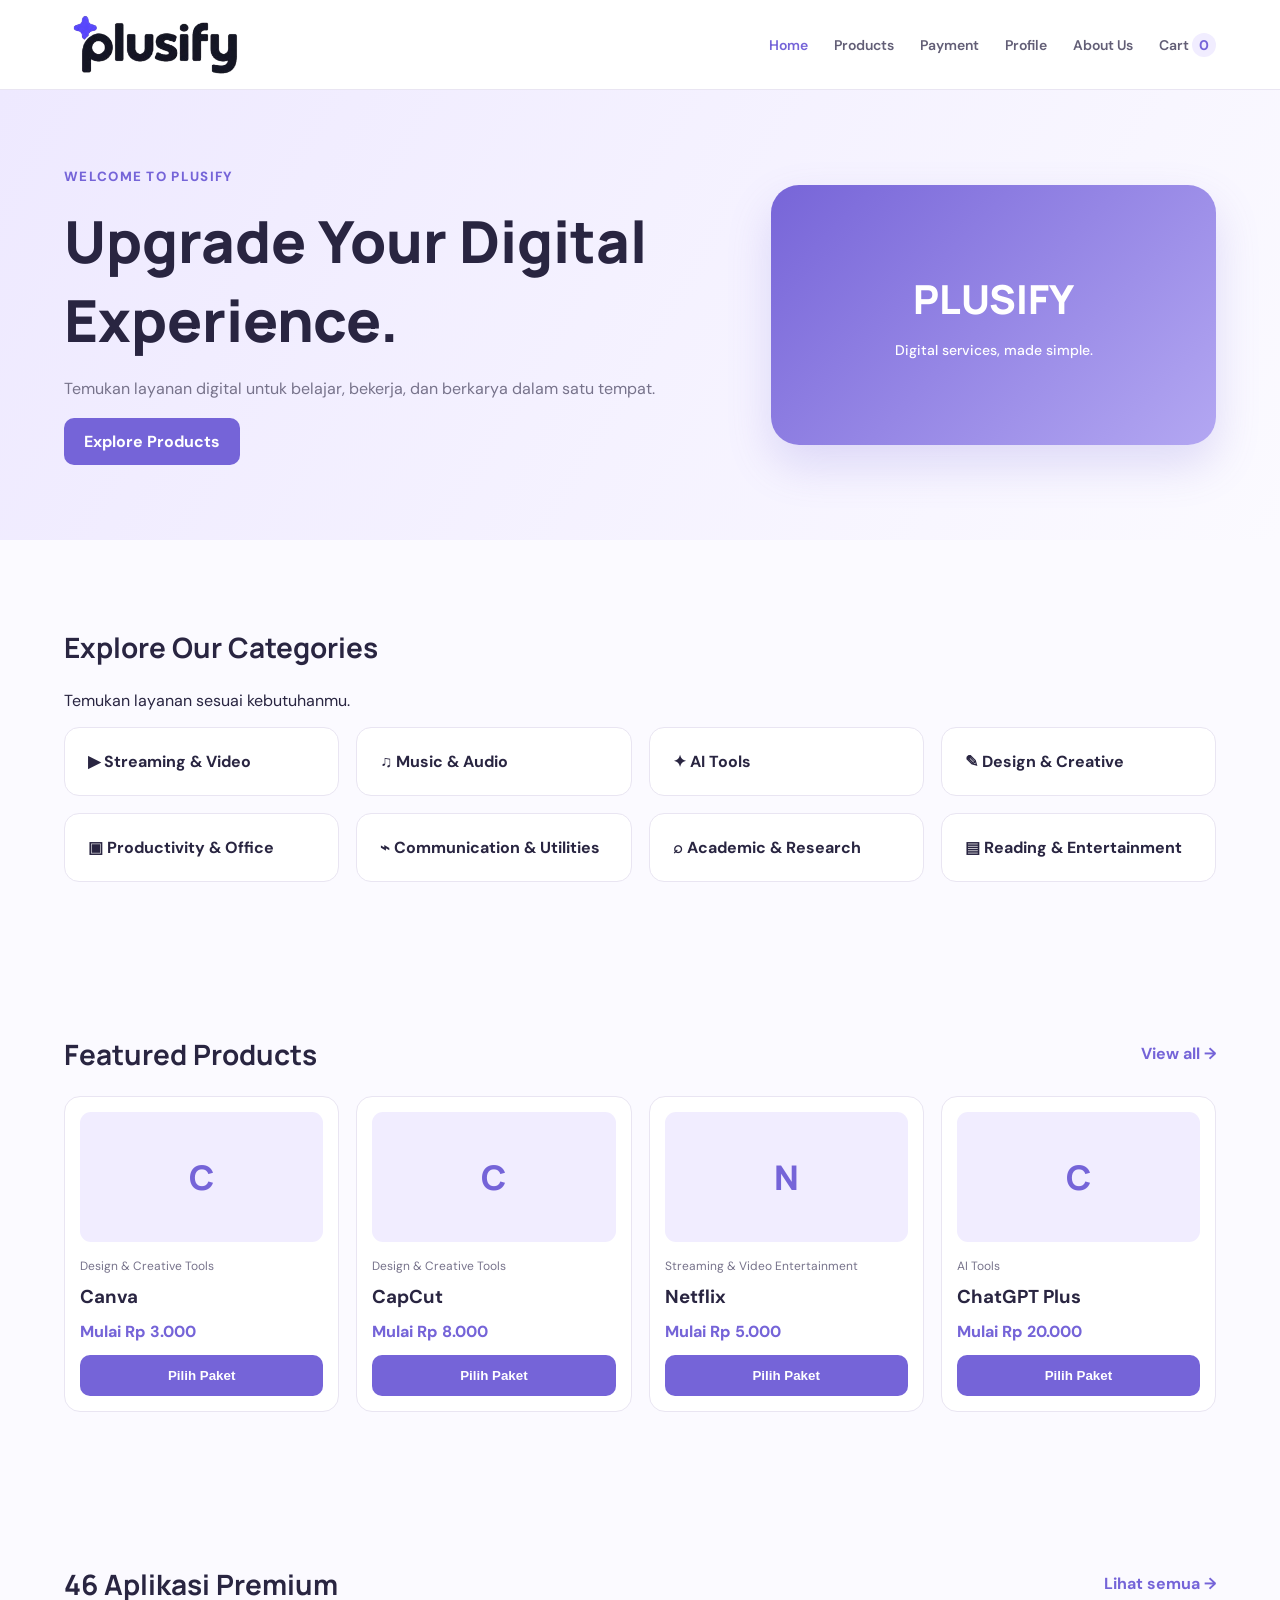
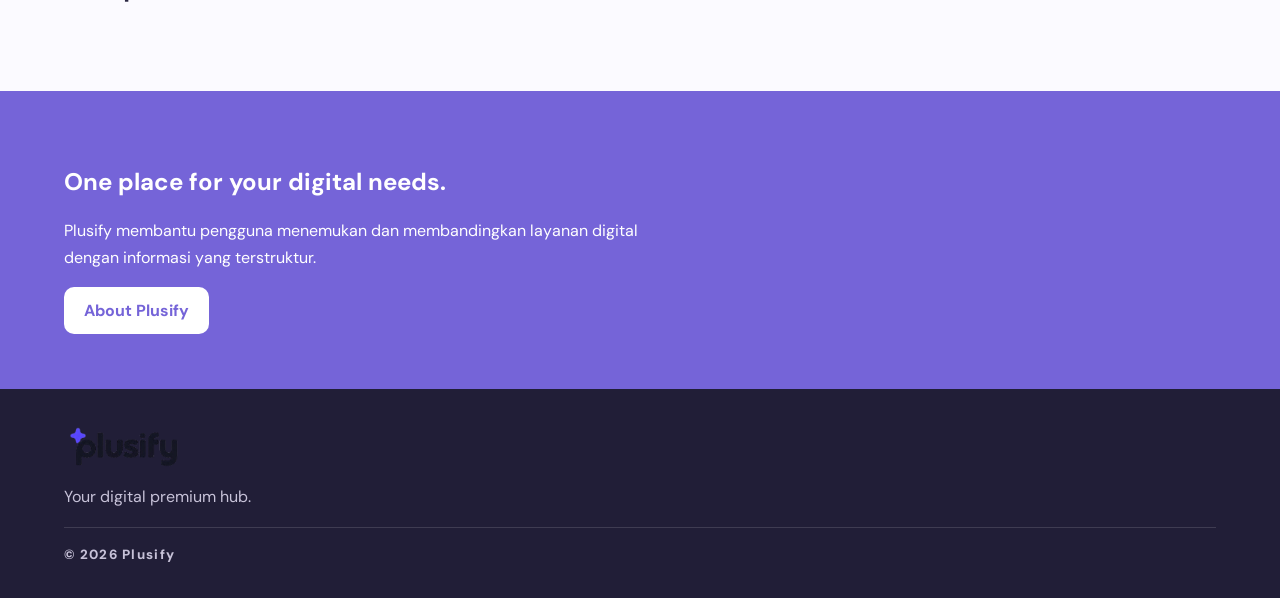
==== index.html @ d9122d2d "upload website Plusify." ====
<!doctype html><html lang="id"><head><meta charset="utf-8"><meta name="viewport" content="width=device-width,initial-scale=1"><title>Home | Plusify</title><link rel="stylesheet" href="css/style.css"></head><body data-page="home"><header class="header"><a class="brand" href="index.html"><img src="assets/logo.png" alt="Logo Plusify"></a><button class="hamb" aria-label="Menu">☰</button><nav id="nav"><a href="index.html" data-link="home">Home</a><a href="products.html" data-link="products">Products</a><a href="payment.html" data-link="payment">Payment</a><a href="profile.html" data-link="profile">Profile</a><a href="about.html" data-link="about">About Us</a><a href="cart.html">Cart <b id="cart-count">0</b></a></nav></header><main><section class="hero"><div><small>WELCOME TO PLUSIFY</small><h1>Upgrade Your Digital Experience.</h1><p>Temukan layanan digital untuk belajar, bekerja, dan berkarya dalam satu tempat.</p><a class="btn" href="products.html">Explore Products</a></div><div class="hero-art">PLUSIFY<br><span>Digital services, made simple.</span></div></section><section class="wrap section"><h2>Explore Our Categories</h2><p>Temukan layanan sesuai kebutuhanmu.</p><div class="categories"><a href="products.html?cat=Streaming%20%26%20Video%20Entertainment">▶ Streaming & Video</a><a href="products.html?cat=Music%20%26%20Audio">♫ Music & Audio</a><a href="products.html?cat=AI%20Tools">✦ AI Tools</a><a href="products.html?cat=Design%20%26%20Creative%20Tools">✎ Design & Creative</a><a href="products.html?cat=Productivity%20%26%20Office">▣ Productivity & Office</a><a href="products.html?cat=Communication%20%26%20Utilities">⌁ Communication & Utilities</a><a href="products.html?cat=Academic%20%26%20Research%20Tools">⌕ Academic & Research</a><a href="products.html?cat=Reading%20%26%20Digital%20Entertainment">▤ Reading & Entertainment</a></div></section><section class="wrap section"><div class="section-title"><h2>Featured Products</h2><a href="products.html">View all →</a></div><div id="featured" class="grid"></div></section><section class="wrap section strip-sec"><div class="section-title"><h2>46 Aplikasi Premium</h2><a href="products.html">Lihat semua →</a></div><div id="logo-strip" class="logo-strip"></div></section><section class="about-band"><div class="wrap"><h2>One place for your digital needs.</h2><p>Plusify membantu pengguna menemukan dan membandingkan layanan digital dengan informasi yang terstruktur.</p><a class="btn light" href="about.html">About Plusify</a></div></section></main><footer class="footer"><a class="brand" href="index.html"><img src="assets/logo.png" alt="Logo Plusify"></a><p>Your digital premium hub.</p><small>© 2026 Plusify</small></footer><script src="js/products.js"></script><script src="js/logos.js"></script><script src="js/config.js"></script><script src="js/app.js"></script></body></html>
---- css/style.css ----
@import url('https://fonts.googleapis.com/css2?family=DM+Sans:wght@400;500;600;700;800&family=Manrope:wght@600;700;800&display=swap');
:root{--ink:#292541;--muted:#77738b;--purple:#7564d8;--pale:#f1edff;--line:#e9e5f2;--bg:#fbfaff}*{box-sizing:border-box}body{margin:0;background:var(--bg);color:var(--ink);font-family:'DM Sans',sans-serif}a{color:inherit;text-decoration:none}.wrap{width:min(1160px,90%);margin:auto}.header{height:76px;background:#fff;border-bottom:1px solid var(--line);display:flex;align-items:center;justify-content:space-between;padding:0 max(5%,calc((100% - 1160px)/2));position:sticky;top:0;z-index:20}.brand img{width:120px;max-height:48px;object-fit:contain;display:block}.header nav{display:flex;gap:26px;align-items:center}.header nav a{font-size:14px;font-weight:600;color:#625e76}.header nav a.active,.header nav a:hover{color:var(--purple)}#cart-count{background:var(--pale);color:var(--purple);padding:3px 7px;border-radius:20px}.hamb{display:none}.hero{padding:75px max(5%,calc((100% - 1160px)/2));display:grid;grid-template-columns:1.2fr .8fr;gap:40px;align-items:center;background:linear-gradient(120deg,#eee9ff,#fbfaff)}small{letter-spacing:1.3px;color:var(--purple);font-weight:800}.hero h1{font:800 clamp(38px,5vw,58px) Manrope;margin:15px 0}.hero p,.page-title p,.muted{color:var(--muted);line-height:1.7}.hero-art{height:260px;border-radius:28px;background:linear-gradient(135deg,#7765d8,#b3a7f2);display:grid;place-content:center;text-align:center;color:white;font:800 40px Manrope;box-shadow:0 20px 45px #7564d833}.hero-art span{font:500 14px 'DM Sans';margin-top:15px}.btn{display:inline-flex;justify-content:center;border:0;border-radius:10px;padding:13px 20px;background:var(--purple);color:white;font-weight:700;cursor:pointer}.btn:hover{filter:brightness(.94)}.section{padding-top:65px;padding-bottom:65px}.section h2,.panel h2{font:700 28px Manrope}.categories,.grid{display:grid;grid-template-columns:repeat(4,minmax(0,1fr));gap:17px}.categories a{background:white;border:1px solid var(--line);border-radius:15px;padding:23px;color:var(--ink);font-weight:700}.categories a:hover{border-color:#bfb3f5;transform:translateY(-2px)}.section-title{display:flex;justify-content:space-between;align-items:center}.section-title a{color:var(--purple);font-weight:700}.card{background:white;border:1px solid var(--line);border-radius:16px;padding:15px;display:flex;flex-direction:column}.thumb{height:130px;border-radius:11px;background:var(--pale);display:grid;place-items:center;color:var(--purple);font:800 34px Manrope;margin-bottom:14px}.card .muted{font-size:12px;margin:0}.card h3{margin:7px 0}.price{font-weight:800;color:var(--purple);margin:5px 0 13px}.card .btn{width:100%;margin-top:auto}.about-band{background:#7564d8;color:white;padding:55px 0}.about-band p{max-width:620px;line-height:1.7}.light{background:white;color:var(--purple)}.footer{padding:35px 5%;background:#211e37;color:white}.footer p,.footer small{color:#c7c2d8}.footer small{display:block;border-top:1px solid #ffffff22;padding-top:18px;margin-top:20px}.page-title{padding:52px 0;background:linear-gradient(110deg,#f0ecff,#fbfaff)}.page-title h1{font:800 42px Manrope;margin:10px 0}.filters{display:grid;grid-template-columns:1.5fr 1fr 1fr;gap:12px}.filters input,.filters select,.panel input,.panel textarea{padding:13px;border:1px solid var(--line);border-radius:9px;background:white;width:100%;font:inherit}.modal{display:none;position:fixed;inset:0;z-index:99;align-items:center;justify-content:center;padding:18px}.modal.open{display:flex}.shade{position:absolute;inset:0;background:#211b3b99}.dialog{position:relative;background:white;border-radius:20px;padding:28px;width:min(520px,100%);max-height:90vh;overflow:auto}.x{position:absolute;right:15px;top:12px;border:0;border-radius:50%;width:34px;height:34px;font-size:22px;cursor:pointer}.variant-group{margin-top:18px}.variant-group h4{margin:0 0 9px}.choices{display:flex;gap:8px;flex-wrap:wrap}.choice{padding:10px 13px;border:1px solid var(--line);background:white;border-radius:8px;cursor:pointer}.choice.selected{border-color:var(--purple);background:var(--pale);color:var(--purple);font-weight:700}.total{border-top:1px solid var(--line);margin-top:22px;padding:18px 0;display:flex;justify-content:space-between}.total strong{color:var(--purple);font-size:22px}.qty{display:flex;justify-content:space-between;align-items:center;margin-bottom:15px}.qty input{width:80px;padding:8px;border:1px solid var(--line);border-radius:8px}.full{width:100%}.btn:disabled{opacity:.45;cursor:not-allowed}.panel{background:white;border:1px solid var(--line);border-radius:16px;padding:24px;box-shadow:0 8px 25px #30245b0a}.checkout{display:grid;grid-template-columns:1.1fr .9fr;gap:22px;align-items:start}.panel label{display:block;margin:14px 0;font-weight:600;font-size:13px}.panel label input,.panel label textarea{display:block;margin-top:7px}.radio{display:flex!important;align-items:center;gap:9px}.radio input{width:auto!important;margin:0!important}.summary-row{display:flex;justify-content:space-between;gap:15px;border-bottom:1px solid var(--line);padding:11px 0;font-size:14px}.summary-total{display:flex;justify-content:space-between;padding-top:18px;font-weight:800}.summary-total strong{color:var(--purple)}.notice{margin:0 auto 50px;width:min(1160px,90%);background:var(--pale);padding:17px;border-radius:12px;color:#5d557f}.avatar{width:62px;height:62px;border-radius:18px;background:var(--pale);color:var(--purple);display:grid;place-items:center;font:800 30px Manrope}.order{padding:13px 0;border-bottom:1px solid var(--line)}.status{background:var(--pale);color:var(--purple);border-radius:20px;padding:4px 9px;font-size:11px}.about{display:grid;grid-template-columns:1fr 1fr;gap:40px}.values{display:grid;grid-template-columns:1fr 1fr;gap:13px}.values article{background:white;border:1px solid var(--line);border-radius:14px;padding:18px}.values b{color:var(--purple)}.empty{background:white;border:1px dashed #cfc7eb;padding:35px;border-radius:15px;text-align:center;color:var(--muted)}.cart-row{display:flex;justify-content:space-between;gap:15px;align-items:center;background:white;border:1px solid var(--line);padding:18px;border-radius:13px;margin-bottom:12px}.cart-row p{margin:4px 0;color:var(--muted)}.cart-row input{width:65px;padding:8px}.cart-bottom{background:var(--pale);padding:20px;border-radius:13px;display:flex;justify-content:space-between;align-items:center;margin-top:20px}.cart-bottom strong{font-size:22px;color:var(--purple)}.remove{border:0;background:#fff0f0;color:#b44;padding:9px;border-radius:8px;cursor:pointer}
@media(max-width:900px){.grid,.categories{grid-template-columns:repeat(2,1fr)}.hero{grid-template-columns:1fr}.checkout,.about{grid-template-columns:1fr}}@media(max-width:650px){.header{height:66px}.hamb{display:block;border:0;background:none;font-size:24px}.header nav{display:none;position:absolute;top:66px;left:0;right:0;background:white;padding:20px;flex-direction:column;align-items:flex-start}.header nav.open{display:flex}.filters{grid-template-columns:1fr}.grid{grid-template-columns:repeat(2,minmax(0,1fr));gap:10px}.thumb{height:95px}.categories{grid-template-columns:1fr 1fr}.page-title h1{font-size:34px}.cart-row,.cart-bottom{align-items:flex-start;flex-direction:column}}

/* UKURAN LOGO PLUSIFY */
.header .brand {
    display: flex;
    align-items: center;
    flex: 0 0 260px;
}

.header .brand img {
    width: 260px !important;
    height: 70px !important;
    max-height: none !important;
    object-fit: contain;
    object-position: left center;
}

.header {
    min-height: 90px;
}
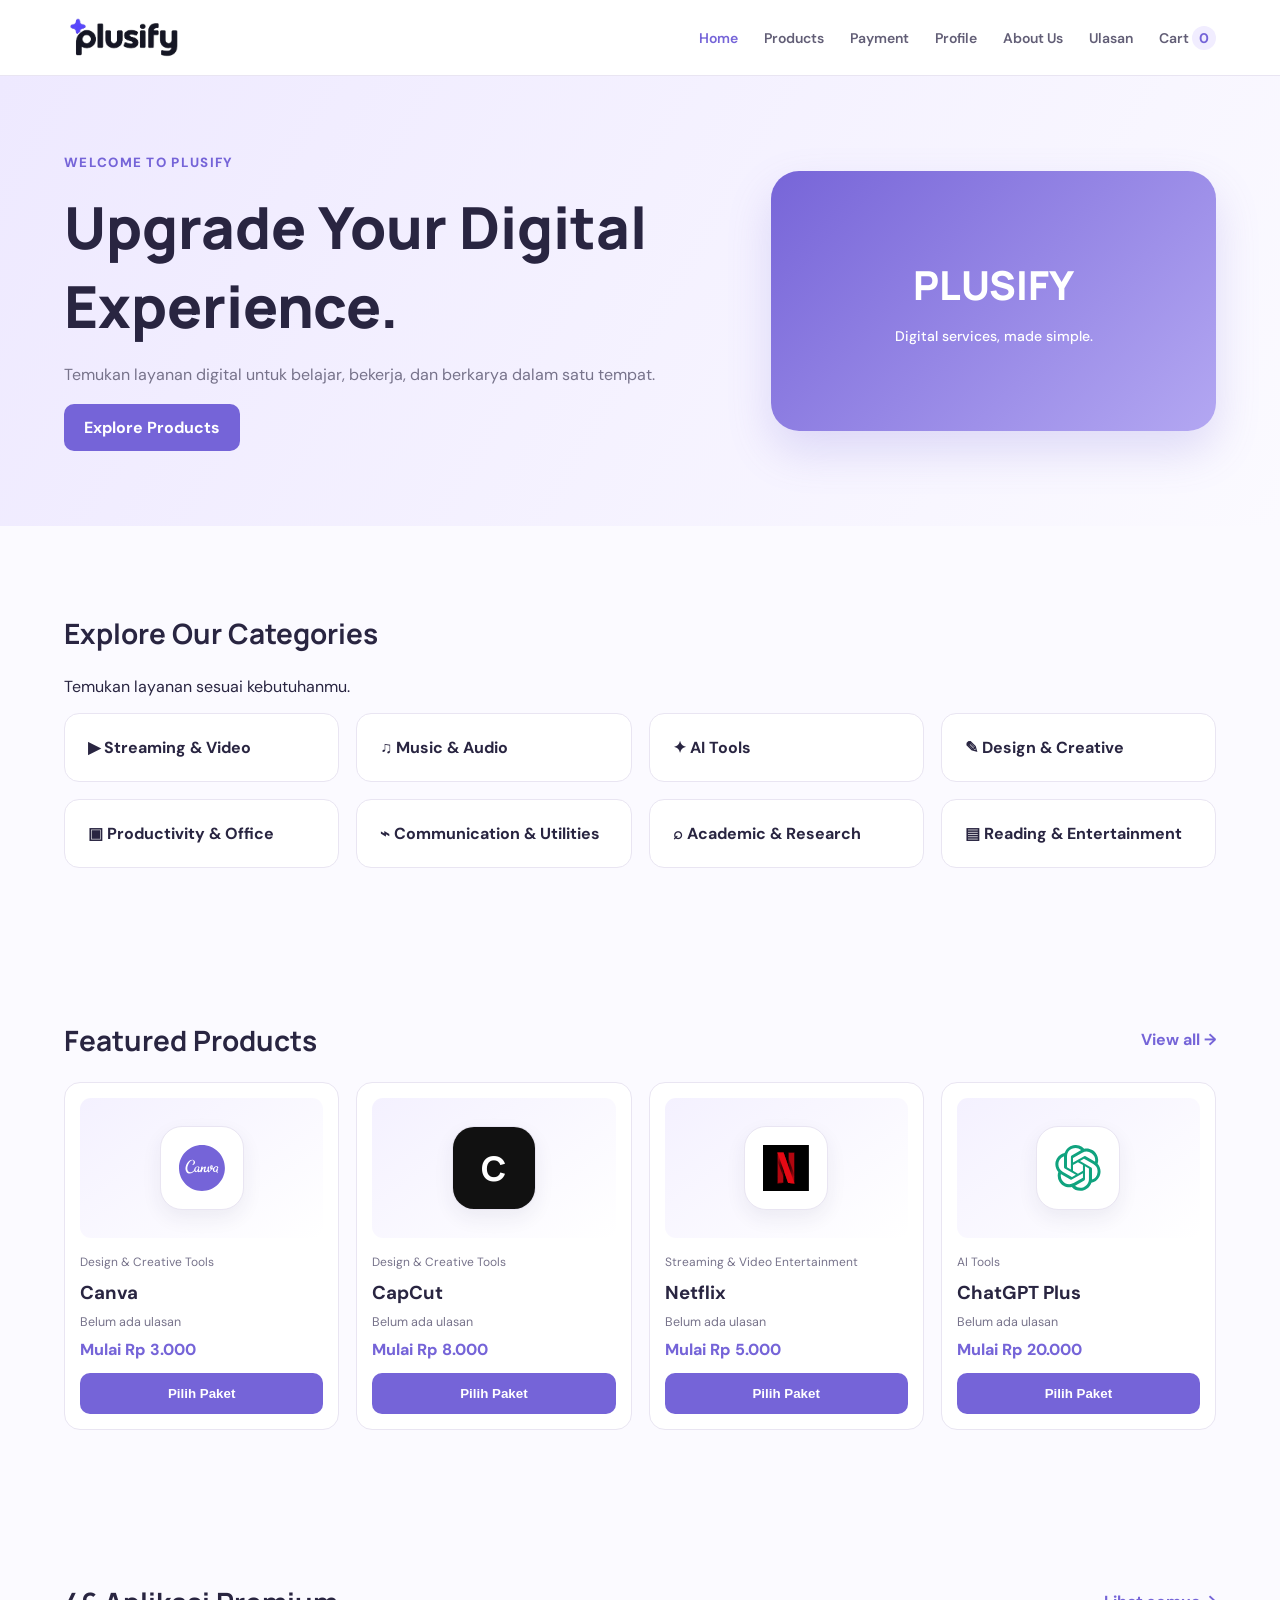
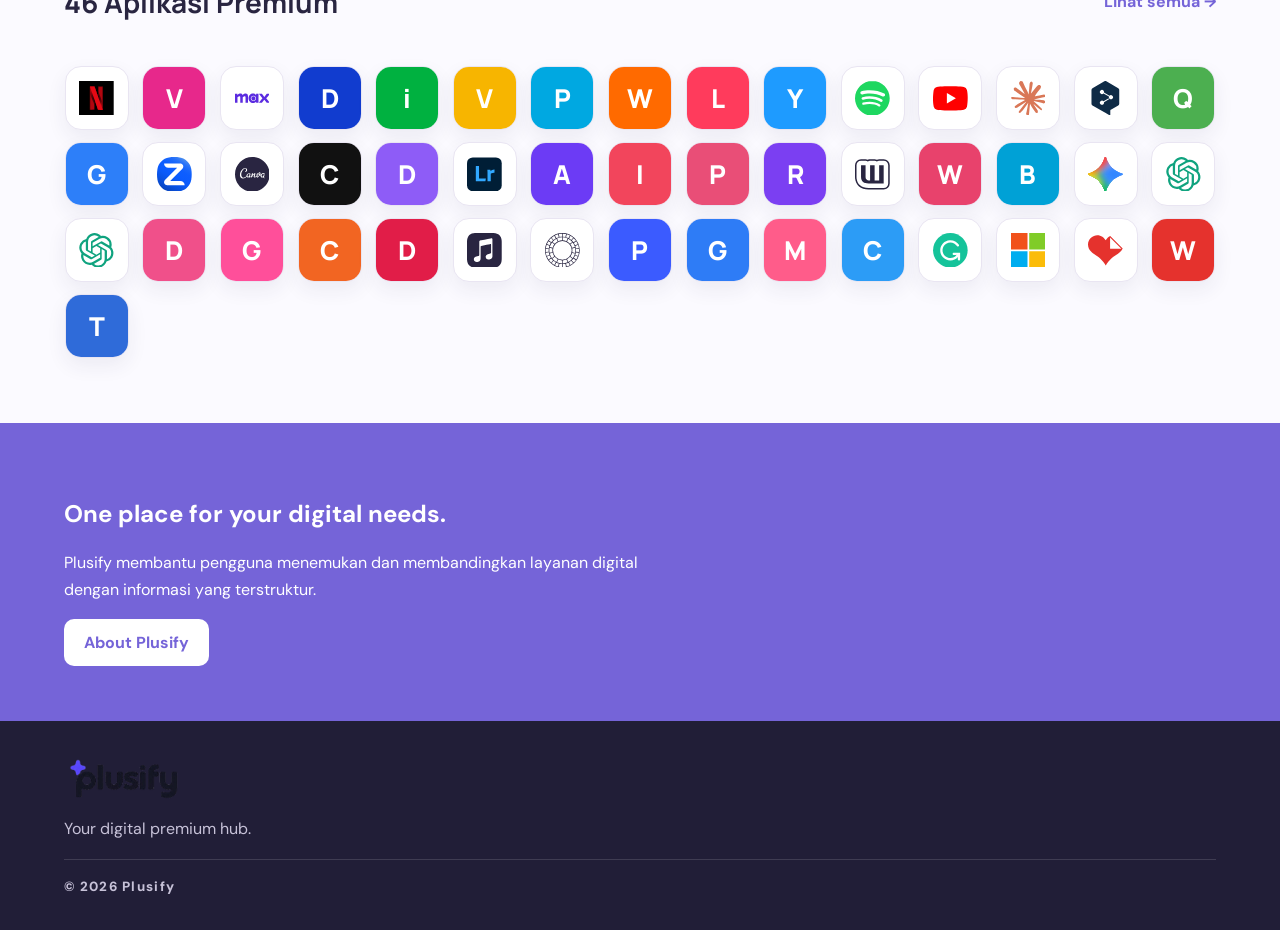
==== commit 3148376a: "Add files via upload" ====
--- a/index.html
+++ b/index.html
@@ -1 +1 @@
-<!doctype html><html lang="id"><head><meta charset="utf-8"><meta name="viewport" content="width=device-width,initial-scale=1"><title>Home | Plusify</title><link rel="stylesheet" href="css/style.css"></head><body data-page="home"><header class="header"><a class="brand" href="index.html"><img src="assets/logo.png" alt="Logo Plusify"></a><button class="hamb" aria-label="Menu">☰</button><nav id="nav"><a href="index.html" data-link="home">Home</a><a href="products.html" data-link="products">Products</a><a href="payment.html" data-link="payment">Payment</a><a href="profile.html" data-link="profile">Profile</a><a href="about.html" data-link="about">About Us</a><a href="cart.html">Cart <b id="cart-count">0</b></a></nav></header><main><section class="hero"><div><small>WELCOME TO PLUSIFY</small><h1>Upgrade Your Digital Experience.</h1><p>Temukan layanan digital untuk belajar, bekerja, dan berkarya dalam satu tempat.</p><a class="btn" href="products.html">Explore Products</a></div><div class="hero-art">PLUSIFY<br><span>Digital services, made simple.</span></div></section><section class="wrap section"><h2>Explore Our Categories</h2><p>Temukan layanan sesuai kebutuhanmu.</p><div class="categories"><a href="products.html?cat=Streaming%20%26%20Video%20Entertainment">▶ Streaming & Video</a><a href="products.html?cat=Music%20%26%20Audio">♫ Music & Audio</a><a href="products.html?cat=AI%20Tools">✦ AI Tools</a><a href="products.html?cat=Design%20%26%20Creative%20Tools">✎ Design & Creative</a><a href="products.html?cat=Productivity%20%26%20Office">▣ Productivity & Office</a><a href="products.html?cat=Communication%20%26%20Utilities">⌁ Communication & Utilities</a><a href="products.html?cat=Academic%20%26%20Research%20Tools">⌕ Academic & Research</a><a href="products.html?cat=Reading%20%26%20Digital%20Entertainment">▤ Reading & Entertainment</a></div></section><section class="wrap section"><div class="section-title"><h2>Featured Products</h2><a href="products.html">View all →</a></div><div id="featured" class="grid"></div></section><section class="wrap section strip-sec"><div class="section-title"><h2>46 Aplikasi Premium</h2><a href="products.html">Lihat semua →</a></div><div id="logo-strip" class="logo-strip"></div></section><section class="about-band"><div class="wrap"><h2>One place for your digital needs.</h2><p>Plusify membantu pengguna menemukan dan membandingkan layanan digital dengan informasi yang terstruktur.</p><a class="btn light" href="about.html">About Plusify</a></div></section></main><footer class="footer"><a class="brand" href="index.html"><img src="assets/logo.png" alt="Logo Plusify"></a><p>Your digital premium hub.</p><small>© 2026 Plusify</small></footer><script src="js/products.js"></script><script src="js/logos.js"></script><script src="js/config.js"></script><script src="js/app.js"></script></body></html>+<!doctype html><html lang="id"><head><script src="js/analytics.js"></script><meta charset="utf-8"><meta name="viewport" content="width=device-width,initial-scale=1"><title>Home | Plusify</title><link rel="stylesheet" href="css/style.css"></head><body data-page="home"><header class="header"><a class="brand" href="index.html"><img src="assets/logo.png" alt="Logo Plusify"></a><button class="hamb" aria-label="Menu">☰</button><nav id="nav"><a href="index.html" data-link="home">Home</a><a href="products.html" data-link="products">Products</a><a href="payment.html" data-link="payment">Payment</a><a href="profile.html" data-link="profile">Profile</a><a href="about.html" data-link="about">About Us</a><a href="cart.html">Cart <b id="cart-count">0</b></a></nav></header><main><section class="hero"><div><small>WELCOME TO PLUSIFY</small><h1>Upgrade Your Digital Experience.</h1><p>Temukan layanan digital untuk belajar, bekerja, dan berkarya dalam satu tempat.</p><a class="btn" href="products.html">Explore Products</a></div><div class="hero-art">PLUSIFY<br><span>Digital services, made simple.</span></div></section><section class="wrap section"><h2>Explore Our Categories</h2><p>Temukan layanan sesuai kebutuhanmu.</p><div class="categories"><a href="products.html?cat=Streaming%20%26%20Video%20Entertainment">▶ Streaming & Video</a><a href="products.html?cat=Music%20%26%20Audio">♫ Music & Audio</a><a href="products.html?cat=AI%20Tools">✦ AI Tools</a><a href="products.html?cat=Design%20%26%20Creative%20Tools">✎ Design & Creative</a><a href="products.html?cat=Productivity%20%26%20Office">▣ Productivity & Office</a><a href="products.html?cat=Communication%20%26%20Utilities">⌁ Communication & Utilities</a><a href="products.html?cat=Academic%20%26%20Research%20Tools">⌕ Academic & Research</a><a href="products.html?cat=Reading%20%26%20Digital%20Entertainment">▤ Reading & Entertainment</a></div></section><section class="wrap section"><div class="section-title"><h2>Featured Products</h2><a href="products.html">View all →</a></div><div id="featured" class="grid"></div></section><section class="wrap section strip-sec"><div class="section-title"><h2>46 Aplikasi Premium</h2><a href="products.html">Lihat semua →</a></div><div id="logo-strip" class="logo-strip"></div></section><section class="about-band"><div class="wrap"><h2>One place for your digital needs.</h2><p>Plusify membantu pengguna menemukan dan membandingkan layanan digital dengan informasi yang terstruktur.</p><a class="btn light" href="about.html">About Plusify</a></div></section></main><footer class="footer"><a class="brand" href="index.html"><img src="assets/logo.png" alt="Logo Plusify"></a><p>Your digital premium hub.</p><small>© 2026 Plusify</small></footer><script src="js/products.js"></script><script src="js/logos.js"></script><script src="js/config.js"></script><script src="js/app.js"></script></body></html>
--- a/css/style.css
+++ b/css/style.css
@@ -2,21 +2,33 @@
 :root{--ink:#292541;--muted:#77738b;--purple:#7564d8;--pale:#f1edff;--line:#e9e5f2;--bg:#fbfaff}*{box-sizing:border-box}body{margin:0;background:var(--bg);color:var(--ink);font-family:'DM Sans',sans-serif}a{color:inherit;text-decoration:none}.wrap{width:min(1160px,90%);margin:auto}.header{height:76px;background:#fff;border-bottom:1px solid var(--line);display:flex;align-items:center;justify-content:space-between;padding:0 max(5%,calc((100% - 1160px)/2));position:sticky;top:0;z-index:20}.brand img{width:120px;max-height:48px;object-fit:contain;display:block}.header nav{display:flex;gap:26px;align-items:center}.header nav a{font-size:14px;font-weight:600;color:#625e76}.header nav a.active,.header nav a:hover{color:var(--purple)}#cart-count{background:var(--pale);color:var(--purple);padding:3px 7px;border-radius:20px}.hamb{display:none}.hero{padding:75px max(5%,calc((100% - 1160px)/2));display:grid;grid-template-columns:1.2fr .8fr;gap:40px;align-items:center;background:linear-gradient(120deg,#eee9ff,#fbfaff)}small{letter-spacing:1.3px;color:var(--purple);font-weight:800}.hero h1{font:800 clamp(38px,5vw,58px) Manrope;margin:15px 0}.hero p,.page-title p,.muted{color:var(--muted);line-height:1.7}.hero-art{height:260px;border-radius:28px;background:linear-gradient(135deg,#7765d8,#b3a7f2);display:grid;place-content:center;text-align:center;color:white;font:800 40px Manrope;box-shadow:0 20px 45px #7564d833}.hero-art span{font:500 14px 'DM Sans';margin-top:15px}.btn{display:inline-flex;justify-content:center;border:0;border-radius:10px;padding:13px 20px;background:var(--purple);color:white;font-weight:700;cursor:pointer}.btn:hover{filter:brightness(.94)}.section{padding-top:65px;padding-bottom:65px}.section h2,.panel h2{font:700 28px Manrope}.categories,.grid{display:grid;grid-template-columns:repeat(4,minmax(0,1fr));gap:17px}.categories a{background:white;border:1px solid var(--line);border-radius:15px;padding:23px;color:var(--ink);font-weight:700}.categories a:hover{border-color:#bfb3f5;transform:translateY(-2px)}.section-title{display:flex;justify-content:space-between;align-items:center}.section-title a{color:var(--purple);font-weight:700}.card{background:white;border:1px solid var(--line);border-radius:16px;padding:15px;display:flex;flex-direction:column}.thumb{height:130px;border-radius:11px;background:var(--pale);display:grid;place-items:center;color:var(--purple);font:800 34px Manrope;margin-bottom:14px}.card .muted{font-size:12px;margin:0}.card h3{margin:7px 0}.price{font-weight:800;color:var(--purple);margin:5px 0 13px}.card .btn{width:100%;margin-top:auto}.about-band{background:#7564d8;color:white;padding:55px 0}.about-band p{max-width:620px;line-height:1.7}.light{background:white;color:var(--purple)}.footer{padding:35px 5%;background:#211e37;color:white}.footer p,.footer small{color:#c7c2d8}.footer small{display:block;border-top:1px solid #ffffff22;padding-top:18px;margin-top:20px}.page-title{padding:52px 0;background:linear-gradient(110deg,#f0ecff,#fbfaff)}.page-title h1{font:800 42px Manrope;margin:10px 0}.filters{display:grid;grid-template-columns:1.5fr 1fr 1fr;gap:12px}.filters input,.filters select,.panel input,.panel textarea{padding:13px;border:1px solid var(--line);border-radius:9px;background:white;width:100%;font:inherit}.modal{display:none;position:fixed;inset:0;z-index:99;align-items:center;justify-content:center;padding:18px}.modal.open{display:flex}.shade{position:absolute;inset:0;background:#211b3b99}.dialog{position:relative;background:white;border-radius:20px;padding:28px;width:min(520px,100%);max-height:90vh;overflow:auto}.x{position:absolute;right:15px;top:12px;border:0;border-radius:50%;width:34px;height:34px;font-size:22px;cursor:pointer}.variant-group{margin-top:18px}.variant-group h4{margin:0 0 9px}.choices{display:flex;gap:8px;flex-wrap:wrap}.choice{padding:10px 13px;border:1px solid var(--line);background:white;border-radius:8px;cursor:pointer}.choice.selected{border-color:var(--purple);background:var(--pale);color:var(--purple);font-weight:700}.total{border-top:1px solid var(--line);margin-top:22px;padding:18px 0;display:flex;justify-content:space-between}.total strong{color:var(--purple);font-size:22px}.qty{display:flex;justify-content:space-between;align-items:center;margin-bottom:15px}.qty input{width:80px;padding:8px;border:1px solid var(--line);border-radius:8px}.full{width:100%}.btn:disabled{opacity:.45;cursor:not-allowed}.panel{background:white;border:1px solid var(--line);border-radius:16px;padding:24px;box-shadow:0 8px 25px #30245b0a}.checkout{display:grid;grid-template-columns:1.1fr .9fr;gap:22px;align-items:start}.panel label{display:block;margin:14px 0;font-weight:600;font-size:13px}.panel label input,.panel label textarea{display:block;margin-top:7px}.radio{display:flex!important;align-items:center;gap:9px}.radio input{width:auto!important;margin:0!important}.summary-row{display:flex;justify-content:space-between;gap:15px;border-bottom:1px solid var(--line);padding:11px 0;font-size:14px}.summary-total{display:flex;justify-content:space-between;padding-top:18px;font-weight:800}.summary-total strong{color:var(--purple)}.notice{margin:0 auto 50px;width:min(1160px,90%);background:var(--pale);padding:17px;border-radius:12px;color:#5d557f}.avatar{width:62px;height:62px;border-radius:18px;background:var(--pale);color:var(--purple);display:grid;place-items:center;font:800 30px Manrope}.order{padding:13px 0;border-bottom:1px solid var(--line)}.status{background:var(--pale);color:var(--purple);border-radius:20px;padding:4px 9px;font-size:11px}.about{display:grid;grid-template-columns:1fr 1fr;gap:40px}.values{display:grid;grid-template-columns:1fr 1fr;gap:13px}.values article{background:white;border:1px solid var(--line);border-radius:14px;padding:18px}.values b{color:var(--purple)}.empty{background:white;border:1px dashed #cfc7eb;padding:35px;border-radius:15px;text-align:center;color:var(--muted)}.cart-row{display:flex;justify-content:space-between;gap:15px;align-items:center;background:white;border:1px solid var(--line);padding:18px;border-radius:13px;margin-bottom:12px}.cart-row p{margin:4px 0;color:var(--muted)}.cart-row input{width:65px;padding:8px}.cart-bottom{background:var(--pale);padding:20px;border-radius:13px;display:flex;justify-content:space-between;align-items:center;margin-top:20px}.cart-bottom strong{font-size:22px;color:var(--purple)}.remove{border:0;background:#fff0f0;color:#b44;padding:9px;border-radius:8px;cursor:pointer}
 @media(max-width:900px){.grid,.categories{grid-template-columns:repeat(2,1fr)}.hero{grid-template-columns:1fr}.checkout,.about{grid-template-columns:1fr}}@media(max-width:650px){.header{height:66px}.hamb{display:block;border:0;background:none;font-size:24px}.header nav{display:none;position:absolute;top:66px;left:0;right:0;background:white;padding:20px;flex-direction:column;align-items:flex-start}.header nav.open{display:flex}.filters{grid-template-columns:1fr}.grid{grid-template-columns:repeat(2,minmax(0,1fr));gap:10px}.thumb{height:95px}.categories{grid-template-columns:1fr 1fr}.page-title h1{font-size:34px}.cart-row,.cart-bottom{align-items:flex-start;flex-direction:column}}
 
-/* UKURAN LOGO PLUSIFY */
-.header .brand {
-    display: flex;
-    align-items: center;
-    flex: 0 0 260px;
-}
+/* ===== v2: logo, checkout, pembayaran ===== */
+.logo{position:relative;display:grid;place-items:center;width:84px;height:84px;border-radius:22px;background:#fff;border:1px solid var(--line);box-shadow:0 8px 20px #30245b12;overflow:hidden;flex:none}
+.logo svg{width:56%;height:56%;display:block}
+.logo .mono{position:absolute;inset:0;display:grid;place-items:center;color:#fff;font:800 34px Manrope}
+.logo img{position:absolute;inset:0;width:100%;height:100%;object-fit:contain;padding:14px;background:#fff;opacity:0}
+.logo img.ok{opacity:1}
+.logo.sm{width:44px;height:44px;border-radius:12px;box-shadow:none}
+.logo.sm .mono{font-size:20px}.logo.sm img{padding:7px}
+.thumb{height:140px;background:linear-gradient(145deg,#f4f1ff,#fff)}
+.card{transition:.2s}.card:hover{transform:translateY(-4px);box-shadow:0 14px 30px #30245b18;border-color:#cfc6f6}
+.mhead{display:flex;gap:16px;align-items:center;margin-bottom:6px}.mhead h2{margin:4px 0 0;font:700 26px Manrope}.mhead .logo{width:64px;height:64px;border-radius:16px}.mhead .mono{font-size:26px!important}
+.choice{text-align:left;display:flex;flex-direction:column;gap:3px;font:inherit;color:var(--ink)}.choice small{letter-spacing:0;font-weight:600;color:var(--muted);font-size:12px}.choice.selected small{color:var(--purple)}
+.logo-strip{display:grid;grid-template-columns:repeat(auto-fill,minmax(64px,1fr));gap:12px;margin-top:22px}.logo-strip .logo{width:64px;height:64px;border-radius:16px}.logo-strip .mono{font-size:26px!important}.logo-strip a{transition:.2s;justify-self:center}.logo-strip a:hover{transform:translateY(-3px)}
+.cart-item{display:flex;gap:13px;align-items:center}.summary-row .cart-item{align-items:center}
+.brand-text{font:800 24px Manrope;color:var(--purple)}
+.stepper{display:flex;flex-wrap:wrap;gap:8px;margin-top:16px}.stepper span{font-size:12px;font-weight:700;padding:7px 12px;border-radius:20px;background:#fff;border:1px solid var(--line);color:var(--muted)}.stepper .on{background:var(--pale);color:var(--purple);border-color:#d6cffa}
+.wallet-box{display:none;grid-template-columns:1fr 1fr;gap:10px;margin:4px 0 16px}.panel .wallet{display:flex!important;align-items:center;gap:10px;margin:0;padding:12px;border:1px solid var(--line);border-radius:11px;cursor:pointer}.panel .wallet:has(input:checked){border-color:var(--purple);background:var(--pale)}.wallet input{width:auto!important;margin:0!important}
+.wdot{width:30px;height:30px;border-radius:50%;display:grid;place-items:center;color:#fff;font-weight:800;font-size:14px;flex:none}.wdot.big{width:54px;height:54px;font-size:22px}
+.pay-grid{display:grid;grid-template-columns:1.05fr .95fr;gap:34px}
+.amount{background:var(--pale);border-radius:14px;padding:18px;margin:14px 0 22px;display:flex;flex-direction:column;gap:4px}.amount strong{font:800 32px Manrope;color:var(--purple)}.link{align-self:flex-start;border:0;background:none;color:var(--purple);font-weight:700;cursor:pointer;padding:0}
+.qris{background:#fff;border:1px solid var(--line);border-radius:16px;padding:14px;width:min(320px,100%);margin:14px 0}.qris img{width:100%;display:block;border-radius:8px}.qris-missing{padding:50px 14px;text-align:center;color:var(--muted);font-size:14px;line-height:1.7;background:var(--pale);border-radius:10px}
+.wallet-card{display:flex;align-items:center;gap:16px;flex-wrap:wrap;border:2px solid var(--c);border-radius:16px;padding:18px;margin:14px 0}.wallet-card strong{display:block;font:800 26px Manrope;letter-spacing:1px;margin:3px 0}.wallet-card span{color:var(--muted);font-size:14px}.wallet-card .btn{margin-left:auto}
+.btn.ghost{background:var(--pale);color:var(--purple)}
+.btn.wa{background:#25D366;color:#fff;padding:16px 20px;font-size:15px;text-align:center}
+.steps{padding-left:20px;line-height:1.8;color:#5d557f;font-size:14px;margin:16px 0}
+@media(max-width:900px){.pay-grid{grid-template-columns:1fr}}
+@media(max-width:650px){.logo{width:68px;height:68px;border-radius:18px}.thumb{height:105px}.wallet-box{grid-template-columns:1fr}.wallet-card .btn{margin-left:0;width:100%}}
 
-.header .brand img {
-    width: 260px !important;
-    height: 70px !important;
-    max-height: none !important;
-    object-fit: contain;
-    object-position: left center;
-}
-
-.header {
-    min-height: 90px;
-}
+/* ===== referral ===== */
+.ref-box{background:var(--pale);border-radius:14px;padding:16px;margin:0 0 16px}.ref-row{display:flex;gap:8px;margin-top:8px}.ref-row input{flex:1;min-width:0;padding:12px;border:1px solid var(--line);border-radius:9px;font:inherit;text-transform:uppercase;background:#fff}.ref-msg{font-size:13px;margin-top:8px;font-weight:600}.ref-msg.ok{color:#1d7a3a}.ref-msg.err{color:#b44}
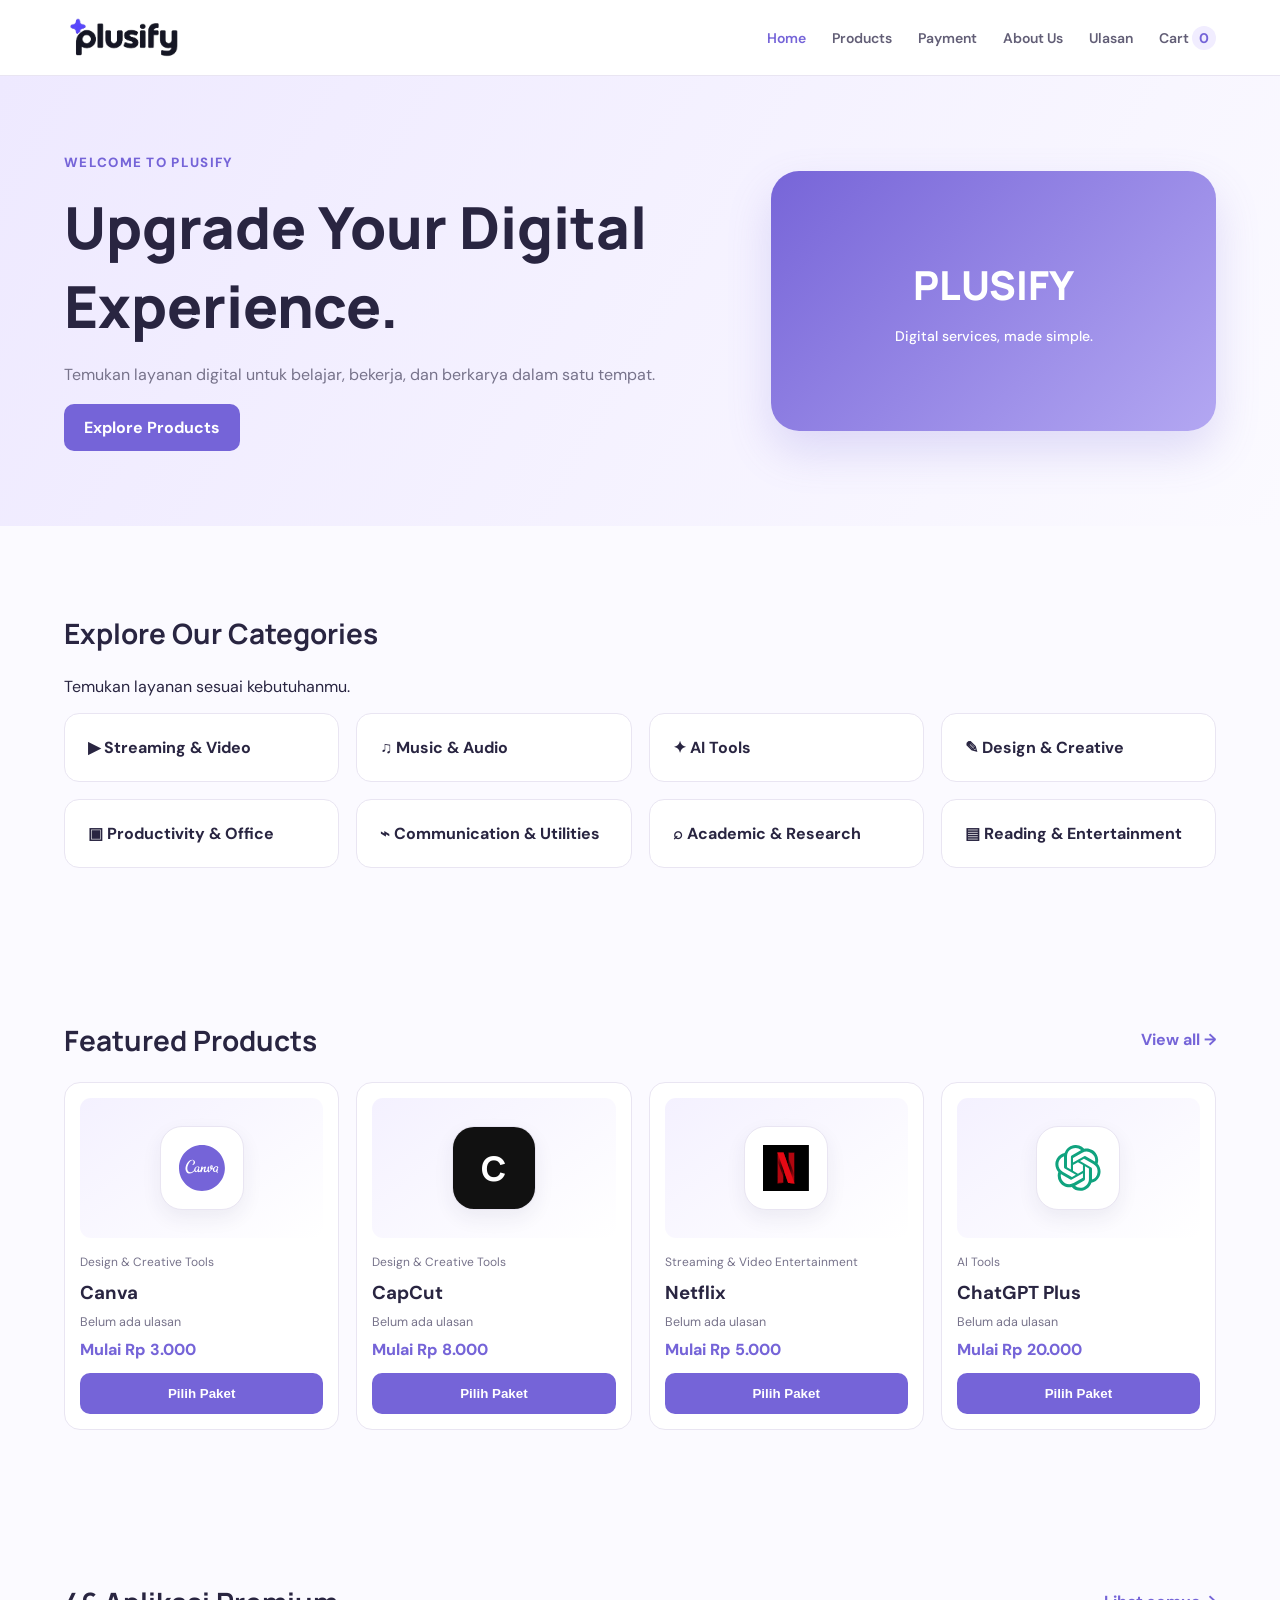
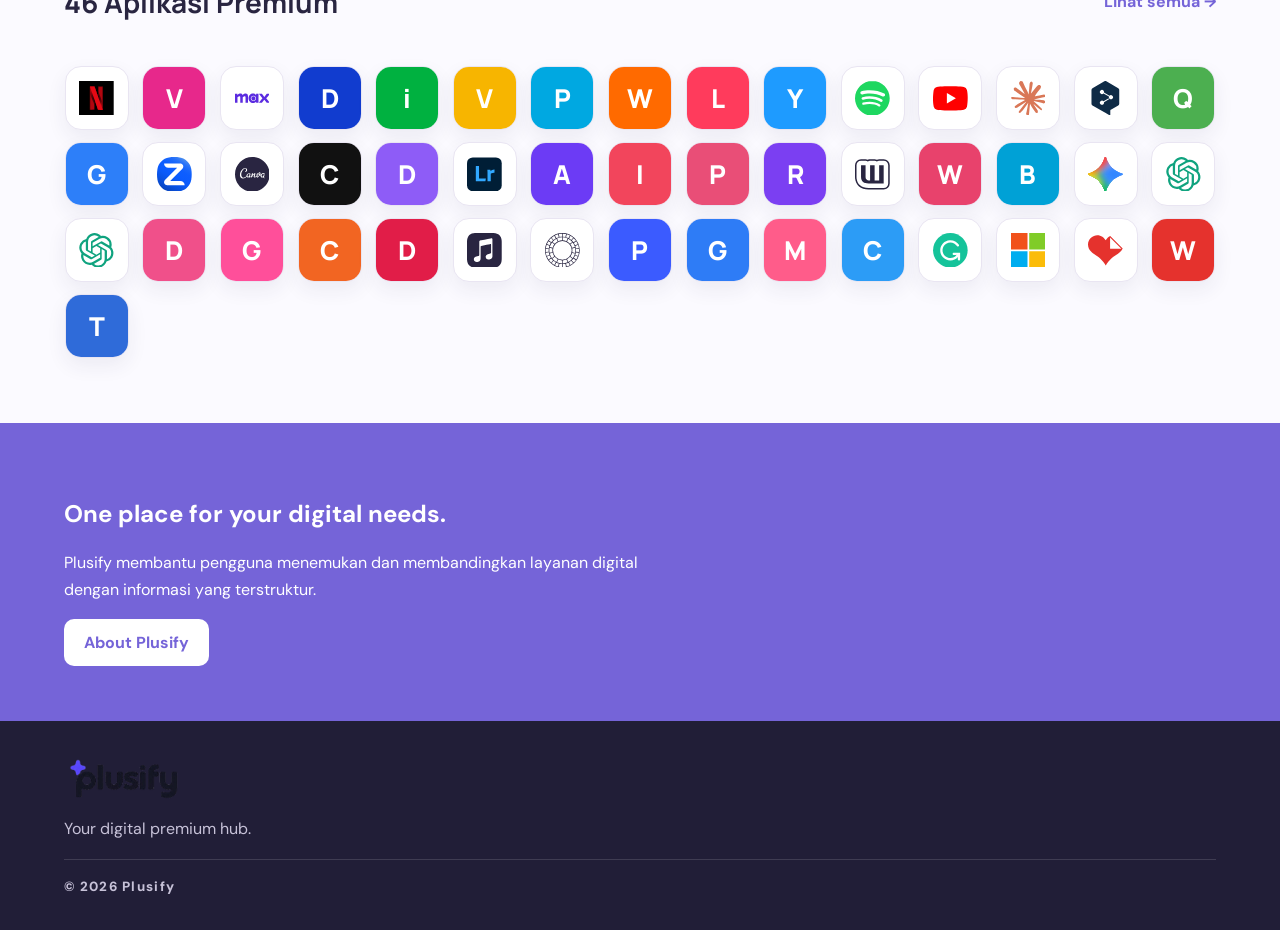
==== commit 4b9652ee: "Fix HTML encoding issues in index.html" ====
--- a/index.html
+++ b/index.html
@@ -1 +1 @@
-<!doctype html><html lang="id"><head><script src="js/analytics.js"></script><meta charset="utf-8"><meta name="viewport" content="width=device-width,initial-scale=1"><title>Home | Plusify</title><link rel="stylesheet" href="css/style.css"></head><body data-page="home"><header class="header"><a class="brand" href="index.html"><img src="assets/logo.png" alt="Logo Plusify"></a><button class="hamb" aria-label="Menu">☰</button><nav id="nav"><a href="index.html" data-link="home">Home</a><a href="products.html" data-link="products">Products</a><a href="payment.html" data-link="payment">Payment</a><a href="profile.html" data-link="profile">Profile</a><a href="about.html" data-link="about">About Us</a><a href="cart.html">Cart <b id="cart-count">0</b></a></nav></header><main><section class="hero"><div><small>WELCOME TO PLUSIFY</small><h1>Upgrade Your Digital Experience.</h1><p>Temukan layanan digital untuk belajar, bekerja, dan berkarya dalam satu tempat.</p><a class="btn" href="products.html">Explore Products</a></div><div class="hero-art">PLUSIFY<br><span>Digital services, made simple.</span></div></section><section class="wrap section"><h2>Explore Our Categories</h2><p>Temukan layanan sesuai kebutuhanmu.</p><div class="categories"><a href="products.html?cat=Streaming%20%26%20Video%20Entertainment">▶ Streaming & Video</a><a href="products.html?cat=Music%20%26%20Audio">♫ Music & Audio</a><a href="products.html?cat=AI%20Tools">✦ AI Tools</a><a href="products.html?cat=Design%20%26%20Creative%20Tools">✎ Design & Creative</a><a href="products.html?cat=Productivity%20%26%20Office">▣ Productivity & Office</a><a href="products.html?cat=Communication%20%26%20Utilities">⌁ Communication & Utilities</a><a href="products.html?cat=Academic%20%26%20Research%20Tools">⌕ Academic & Research</a><a href="products.html?cat=Reading%20%26%20Digital%20Entertainment">▤ Reading & Entertainment</a></div></section><section class="wrap section"><div class="section-title"><h2>Featured Products</h2><a href="products.html">View all →</a></div><div id="featured" class="grid"></div></section><section class="wrap section strip-sec"><div class="section-title"><h2>46 Aplikasi Premium</h2><a href="products.html">Lihat semua →</a></div><div id="logo-strip" class="logo-strip"></div></section><section class="about-band"><div class="wrap"><h2>One place for your digital needs.</h2><p>Plusify membantu pengguna menemukan dan membandingkan layanan digital dengan informasi yang terstruktur.</p><a class="btn light" href="about.html">About Plusify</a></div></section></main><footer class="footer"><a class="brand" href="index.html"><img src="assets/logo.png" alt="Logo Plusify"></a><p>Your digital premium hub.</p><small>© 2026 Plusify</small></footer><script src="js/products.js"></script><script src="js/logos.js"></script><script src="js/config.js"></script><script src="js/app.js"></script></body></html>+<!doctype html><html lang="id"><head><script src="js/analytics.js"></script><meta charset="utf-8"><meta name="viewport" content="width=device-width,initial-scale=1"><title>Home | Plusify</title><link rel="stylesheet" href="css/style.css"></head><body data-page="home"><header class="header"><a class="brand" href="index.html"><img src="assets/logo.png" alt="Logo Plusify"></a><button class="hamb" aria-label="Menu">☰</button><nav id="nav"><a href="index.html" data-link="home">Home</a><a href="products.html" data-link="products">Products</a><a href="payment.html" data-link="payment">Payment</a><a href="about.html" data-link="about">About Us</a><a href="cart.html">Cart <b id="cart-count">0</b></a></nav></header><main><section class="hero"><div><small>WELCOME TO PLUSIFY</small><h1>Upgrade Your Digital Experience.</h1><p>Temukan layanan digital untuk belajar, bekerja, dan berkarya dalam satu tempat.</p><a class="btn" href="products.html">Explore Products</a></div><div class="hero-art">PLUSIFY<br><span>Digital services, made simple.</span></div></section><section class="wrap section"><h2>Explore Our Categories</h2><p>Temukan layanan sesuai kebutuhanmu.</p><div class="categories"><a href="products.html?cat=Streaming%20%26%20Video%20Entertainment">▶ Streaming & Video</a><a href="products.html?cat=Music%20%26%20Audio">♫ Music & Audio</a><a href="products.html?cat=AI%20Tools">✦ AI Tools</a><a href="products.html?cat=Design%20%26%20Creative%20Tools">✎ Design & Creative</a><a href="products.html?cat=Productivity%20%26%20Office">▣ Productivity & Office</a><a href="products.html?cat=Communication%20%26%20Utilities">⌁ Communication & Utilities</a><a href="products.html?cat=Academic%20%26%20Research%20Tools">⌕ Academic & Research</a><a href="products.html?cat=Reading%20%26%20Digital%20Entertainment">▤ Reading & Entertainment</a></div></section><section class="wrap section"><div class="section-title"><h2>Featured Products</h2><a href="products.html">View all →</a></div><div id="featured" class="grid"></div></section><section class="wrap section strip-sec"><div class="section-title"><h2>46 Aplikasi Premium</h2><a href="products.html">Lihat semua →</a></div><div id="logo-strip" class="logo-strip"></div></section><section class="about-band"><div class="wrap"><h2>One place for your digital needs.</h2><p>Plusify membantu pengguna menemukan dan membandingkan layanan digital dengan informasi yang terstruktur.</p><a class="btn light" href="about.html">About Plusify</a></div></section></main><footer class="footer"><a class="brand" href="index.html"><img src="assets/logo.png" alt="Logo Plusify"></a><p>Your digital premium hub.</p><small>© 2026 Plusify</small></footer><script src="js/products.js"></script><script src="js/logos.js"></script><script src="js/config.js"></script><script src="js/app.js"></script></body></html>
